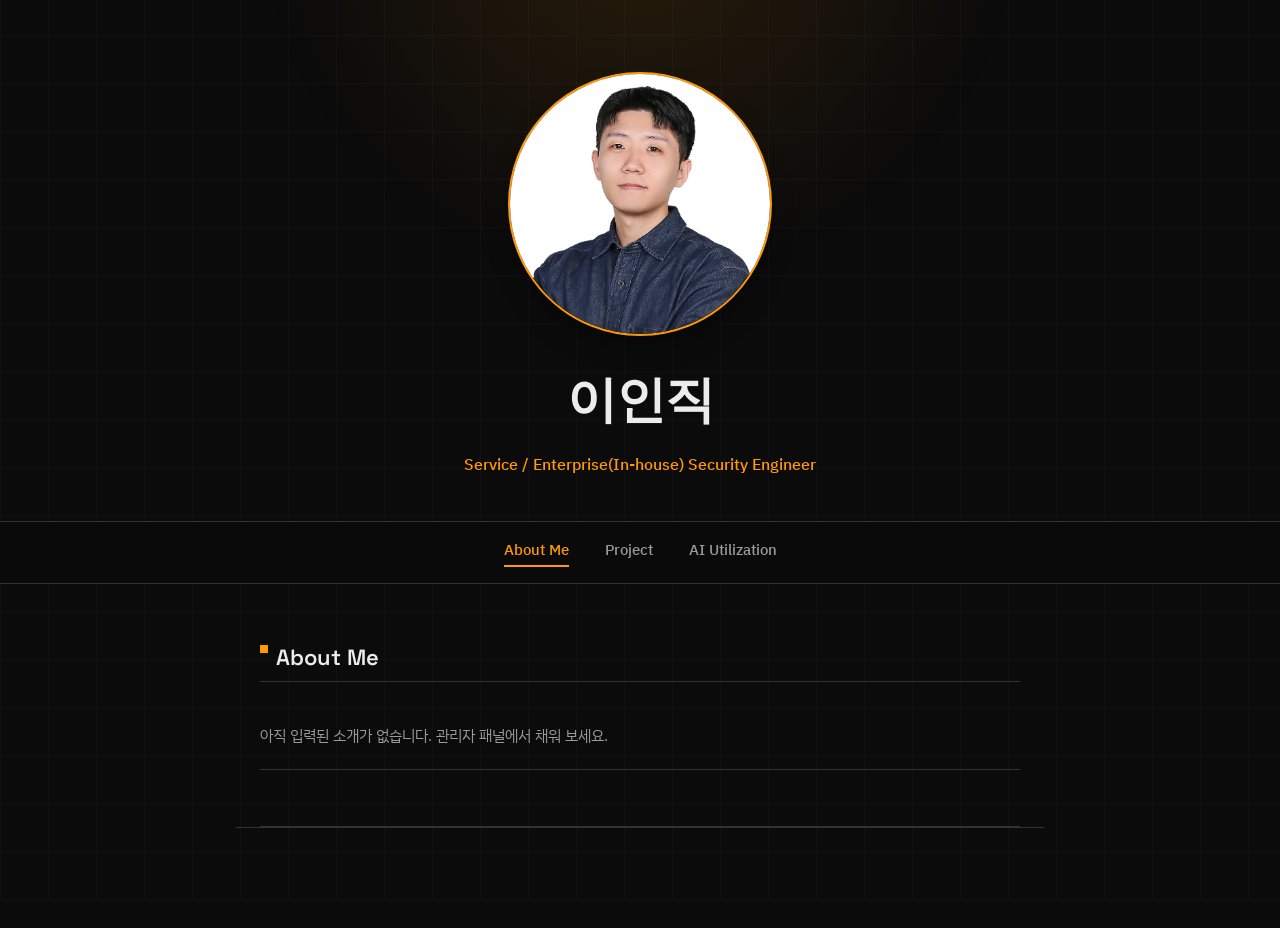
==== public/index.html @ b2ba7888 "feat: 관리자 링크 제거, 기본 접힘 상태, 프리미엄 디테일 추가 1. 보안: 푸터의 "관리자" 링크 제거 (/admin 자체는 그대로 존재,    URL 직접 접속만 가능 —" ====
<!doctype html>
<html lang="ko">
<head>
<meta charset="utf-8">
<meta name="viewport" content="width=device-width, initial-scale=1">
<title>이인직 — Security Engineer</title>
<meta name="description" content="Service / Enterprise(In-house) Security Engineer 이인직의 포트폴리오.">
<link rel="icon" href="data:,">
<link rel="preconnect" href="https://fonts.googleapis.com">
<link rel="preconnect" href="https://fonts.gstatic.com" crossorigin>
<link href="https://fonts.googleapis.com/css2?family=Space+Grotesk:wght@500;600;700&family=IBM+Plex+Sans+KR:wght@400;500;600&family=IBM+Plex+Mono:wght@400;500&display=swap" rel="stylesheet">
<link rel="stylesheet" href="assets/css/style.css">
</head>
<body>

<a class="skip-link" href="#main">본문으로 바로가기</a>

<header class="site-header" id="top">
  <div class="hero-photo">
    <img id="profile-photo" src="assets/img/profile/placeholder.svg" alt="이인직 프로필 사진">
  </div>
  <h1 class="hero-name" id="profile-name">이인직</h1>
  <p class="hero-role" id="profile-role">Service / Enterprise(In-house) Security Engineer</p>
  <p class="hero-headline" id="profile-headline"></p>
  <p class="hero-subhead" id="profile-subhead"></p>
</header>

<nav class="main-nav" aria-label="섹션 이동">
  <a href="#about" class="is-active">About Me</a>
  <a href="#project">Project</a>
  <a href="#ai-utilization">AI Utilization</a>
</nav>

<main id="main">

  <section class="block" id="about">
    <h2 class="block-title">About Me</h2>
    <dl class="spec-sheet" id="about-sheet">
      <!-- rendered by main.js -->
    </dl>
  </section>

  <section class="block is-hidden" id="project">
    <h2 class="block-title">Project</h2>
    <p class="block-lede">회사에서 맡아온 프로젝트를 기록합니다.</p>
    <ol class="changelog-list" id="changelog-list">
      <!-- rendered by main.js -->
    </ol>
  </section>

  <section class="block is-hidden" id="ai-utilization">
    <h2 class="block-title">AI Utilization</h2>
    <p class="block-lede">직접 만들어 쓰고 있는 AI 활용 도구들입니다.</p>
    <div class="skill-list" id="skill-list">
      <!-- rendered by main.js -->
    </div>
  </section>

</main>

<footer class="site-footer">
  <span id="footer-email-wrap"></span>
</footer>

<script src="assets/js/main.js"></script>
</body>
</html>
---- public/assets/css/style.css ----
/* ============================================================
   Token system — AWS-style dark console: black background, orange accent
   ============================================================ */
:root {
  --ink:        #0B0B0C;
  --panel:      #161616;
  --panel-2:    #1D1D1D;
  --line:       #333333;
  --text:       #ECECEC;
  --text-muted: #9A9A9A;
  --signal:     #FF9900;   /* AWS orange accent */
  --signal-dim: #CC7A00;
  --flag:       #FF9900;

  --font-display: "Space Grotesk", "Pretendard", sans-serif;
  --font-body:    "IBM Plex Sans KR", "Pretendard", sans-serif;
  --font-mono:    "IBM Plex Mono", ui-monospace, monospace;

  --max-w: 760px;
  --gutter: 24px;
}

* { box-sizing: border-box; }
html { scroll-behavior: smooth; }
@media (prefers-reduced-motion: reduce) {
  html { scroll-behavior: auto; }
  * { animation-duration: 0.01ms !important; animation-delay: 0.01ms !important; animation-iteration-count: 1 !important; transition-duration: 0.01ms !important; }
}

body {
  margin: 0;
  background: var(--ink);
  color: var(--text);
  font-family: var(--font-body);
  font-size: 16px;
  line-height: 1.6;
  -webkit-font-smoothing: antialiased;
}

/* ambient backdrop — faint network grid + signal glow, security-monitoring motif */
body::before {
  content: "";
  position: fixed;
  inset: 0;
  z-index: -1;
  pointer-events: none;
  background-image:
    radial-gradient(640px circle at 50% -10%, rgba(255, 153, 0, 0.12), transparent 60%),
    repeating-linear-gradient(0deg, rgba(255, 255, 255, 0.025) 0, rgba(255, 255, 255, 0.025) 1px, transparent 1px, transparent 48px),
    repeating-linear-gradient(90deg, rgba(255, 255, 255, 0.025) 0, rgba(255, 255, 255, 0.025) 1px, transparent 1px, transparent 48px);
}

h1, h2 { font-family: var(--font-display); margin: 0; }

a { color: inherit; }

.skip-link {
  position: absolute;
  left: -9999px;
  top: 0;
  background: var(--panel);
  color: var(--text);
  padding: 10px 16px;
  z-index: 100;
  border: 1px solid var(--line);
}
.skip-link:focus { left: var(--gutter); top: 12px; }

:focus-visible {
  outline: 2px solid var(--signal);
  outline-offset: 3px;
}

/* browser surfaces: theme what we didn't draw, not just what we did */
::selection { background: var(--signal); color: var(--ink); }
::-webkit-scrollbar { width: 12px; height: 12px; }
::-webkit-scrollbar-track { background: var(--ink); }
::-webkit-scrollbar-thumb { background: var(--line); border: 3px solid var(--ink); border-radius: 7px; }
::-webkit-scrollbar-thumb:hover { background: var(--signal-dim); }
* { scrollbar-color: var(--line) var(--ink); scrollbar-width: thin; }

/* ============================================================
   Site header — centered photo + name + one-line role
   ============================================================ */
.site-header {
  max-width: var(--max-w);
  margin: 0 auto;
  padding: 72px var(--gutter) 44px;
  text-align: center;
}
.hero-photo, .hero-name, .hero-role {
  animation: hero-intro 1.6s cubic-bezier(0.16, 1, 0.3, 1) both;
}
@keyframes hero-intro {
  0%   { opacity: 0; transform: scale(1.22); }
  12%  { opacity: 1; transform: scale(1.22); }
  68%  { opacity: 1; transform: scale(1.22); }
  100% { opacity: 1; transform: scale(1); }
}
.main-nav, #main {
  opacity: 0;
  animation: content-in 0.55s cubic-bezier(0.16, 1, 0.3, 1) 1.25s both;
}
@keyframes content-in {
  from { opacity: 0; transform: translateY(10px); }
  to   { opacity: 1; transform: translateY(0); }
}
.hero-photo img {
  width: 264px;
  height: 264px;
  border-radius: 50%;
  object-fit: cover;
  border: 2px solid var(--signal);
  display: block;
  margin: 0 auto 24px;
  background: var(--panel);
  box-shadow: 0 14px 28px -10px rgba(0, 0, 0, 0.55);
}
.hero-name {
  font-size: clamp(34px, 6vw, 50px);
  font-weight: 700;
  letter-spacing: -0.02em;
  margin-bottom: 12px;
}
.hero-role {
  margin: 0 auto;
  max-width: 44ch;
  font-size: 15.5px;
  font-weight: 500;
  line-height: 1.6;
  color: var(--signal);
}
.hero-headline, .hero-subhead { display: none; }

body:not(.is-about) .hero-photo { display: none; }

/* ============================================================
   Main nav — full-width bar under the header divider
   ============================================================ */
.main-nav {
  position: sticky;
  top: 0;
  z-index: 10;
  display: flex;
  justify-content: center;
  gap: 36px;
  padding: 16px var(--gutter);
  background: rgba(11, 11, 12, 0.92);
  backdrop-filter: blur(6px);
  border-top: 1px solid var(--line);
  border-bottom: 1px solid var(--line);
}
.main-nav a {
  text-decoration: none;
  font-size: 14.5px;
  font-weight: 500;
  color: var(--text-muted);
  border-bottom: 2px solid transparent;
  padding-bottom: 4px;
  transition: color 0.15s ease, border-color 0.15s ease;
}
.main-nav a:hover,
.main-nav a:focus-visible,
.main-nav a.is-active { color: var(--signal); border-color: var(--signal); }

@media (max-width: 420px) {
  .main-nav { gap: 16px; padding: 14px 12px; font-size: 12px; }
  .main-nav a { font-size: 12px; }
}

/* ============================================================
   Shared section rhythm
   ============================================================ */
main {
  max-width: calc(var(--max-w) + 2 * var(--gutter));
  margin: 0 auto;
  padding: 0 var(--gutter);
}

.block {
  padding: 56px 0;
  border-bottom: 1px solid var(--line);
}
.block:last-child { border-bottom: none; }
.block.is-hidden { display: none; }
.block {
  transform-origin: 50% 50%;
}
.block.is-folding-close {
  animation: fold-close 0.28s cubic-bezier(0.4, 0, 1, 1) both;
}
.block.is-folding-open {
  animation: fold-open 0.32s cubic-bezier(0.16, 1, 0.3, 1) both;
}
@keyframes fold-close {
  from { transform: scaleY(1); opacity: 1; }
  to   { transform: scaleY(0.02); opacity: 0; }
}
@keyframes fold-open {
  from { transform: scaleY(0.02); opacity: 0; }
  to   { transform: scaleY(1); opacity: 1; }
}

/* scroll/tab reveal — cards rise + fade in, staggered by --i (set in JS) */
.reveal {
  opacity: 0;
  transform: translateY(16px);
  transition: opacity 0.5s ease calc(var(--i, 0) * 70ms),
              transform 0.5s ease calc(var(--i, 0) * 70ms);
}
.reveal.in-view {
  opacity: 1;
  transform: translateY(0);
}

/* ============================================================
   Section titles
   ============================================================ */
.block-title {
  font-size: 22px;
  font-weight: 600;
  margin-bottom: 6px;
  position: relative;
  padding-left: 16px;
}
.block-title::before {
  content: "";
  position: absolute;
  left: 0;
  top: 5px;
  width: 8px;
  height: 8px;
  background: var(--signal);
}
.block-lede {
  margin: 0 0 32px;
  color: var(--text-muted);
  font-size: 14.5px;
  max-width: 52ch;
}

/* ============================================================
   About — spec sheet (config-style key:value)
   ============================================================ */
.spec-sheet {
  display: grid;
  grid-template-columns: 112px 1fr;
  row-gap: 14px;
  column-gap: 20px;
  margin: 0;
  border-top: 1px solid var(--line);
  padding-top: 20px;
}
.spec-sheet dt {
  font-family: var(--font-mono);
  font-size: 12.5px;
  color: var(--text-muted);
  letter-spacing: 0.02em;
  padding-top: 2px;
}
.spec-sheet dd {
  margin: 0;
  font-size: 15px;
}
.spec-sheet dd.empty {
  color: var(--text-muted);
  font-style: normal;
}
@media (max-width: 560px) {
  .spec-sheet { grid-template-columns: 92px 1fr; }
}

/* ============================================================
   Project (changelog)
   ============================================================ */
.changelog-list {
  list-style: none;
  margin: 0;
  padding: 0;
  border-top: 1px solid var(--line);
}
.changelog-entry {
  padding: 24px 0;
  border-bottom: 1px solid var(--line);
  transition: background 0.2s ease;
}
.changelog-entry:hover { background: rgba(255, 255, 255, 0.02); }
.changelog-head {
  display: flex;
  justify-content: space-between;
  align-items: flex-start;
  gap: 16px;
  cursor: pointer;
  background: none;
  border: none;
  width: 100%;
  text-align: left;
  padding: 0;
  color: inherit;
  font: inherit;
}
.changelog-toggle {
  font-size: 12.5px;
  font-weight: 500;
  color: var(--signal);
  white-space: nowrap;
  margin-top: 2px;
}
.changelog-body {
  margin-top: 0;
  max-height: 0;
  overflow: hidden;
  transition: max-height 0.3s ease, margin-top 0.3s ease;
}
.changelog-entry.open .changelog-body { margin-top: 12px; }
.changelog-meta {
  display: flex;
  align-items: baseline;
  gap: 10px;
  margin-bottom: 6px;
  flex-wrap: wrap;
}
.changelog-date {
  font-family: var(--font-mono);
  font-size: 13px;
  color: var(--signal);
}
.changelog-org {
  font-size: 13px;
  color: var(--text-muted);
}
.changelog-title {
  font-size: 17px;
  font-weight: 600;
  margin: 0 0 8px;
}
.changelog-summary {
  margin: 0 0 12px;
  color: var(--text);
  font-size: 15px;
  max-width: 62ch;
}
.changelog-tags { display: flex; flex-wrap: wrap; gap: 8px; margin-bottom: 12px; }
.tag {
  font-size: 12px;
  font-weight: 500;
  color: var(--text-muted);
  border: 1px solid var(--line);
  padding: 3px 9px;
  border-radius: 3px;
}
.changelog-images, .skill-images {
  display: grid;
  grid-template-columns: repeat(auto-fill, minmax(150px, 1fr));
  gap: 10px;
}
.changelog-images img, .skill-images img {
  width: 100%;
  aspect-ratio: 16/10;
  object-fit: cover;
  border: 1px solid var(--line);
  border-radius: 2px;
  display: block;
}
.changelog-empty, .skill-empty {
  padding: 22px 0;
  color: var(--text-muted);
  font-size: 14.5px;
  border-bottom: 1px solid var(--line);
}

/* ============================================================
   AI Utilization — flat panels, no shadow, varied internal structure
   ============================================================ */
.skill-list { display: flex; flex-direction: column; gap: 18px; }
.skill-panel {
  border: 1px solid var(--line);
  background: var(--panel);
  padding: 22px 24px 24px;
  transition: border-color 0.2s ease, background 0.2s ease;
}
.skill-panel:hover { border-color: var(--signal-dim); background: var(--panel-2); }
.skill-head {
  display: flex;
  justify-content: space-between;
  align-items: flex-start;
  gap: 16px;
  cursor: pointer;
  background: none;
  border: none;
  width: 100%;
  text-align: left;
  padding: 0;
  color: inherit;
  font: inherit;
}
.skill-title {
  font-size: 17px;
  font-weight: 600;
  margin: 0 0 6px;
  position: relative;
  padding-left: 14px;
}
.skill-title::before {
  content: "";
  position: absolute;
  left: 0;
  top: 5px;
  width: 7px;
  height: 7px;
  background: var(--signal);
}
.skill-summary { margin: 0; color: var(--text-muted); font-size: 14.5px; max-width: 58ch; }
.skill-toggle {
  font-size: 12.5px;
  font-weight: 500;
  color: var(--signal);
  white-space: nowrap;
  margin-top: 2px;
}
.skill-tags { display: flex; flex-wrap: wrap; gap: 8px; margin: 14px 0 0; }

.skill-body {
  margin-top: 0;
  max-height: 0;
  overflow: hidden;
  transition: max-height 0.3s ease, margin-top 0.3s ease;
}
.skill-panel.open .skill-body { margin-top: 18px; }

.skill-modules {
  list-style: none;
  margin: 0 0 16px;
  padding: 0;
  font-family: var(--font-mono);
  font-size: 13px;
  color: var(--text-muted);
  display: grid;
  gap: 6px;
}
.skill-modules li { padding-left: 16px; position: relative; }
.skill-modules li::before {
  content: "";
  position: absolute;
  left: 0;
  top: 8px;
  width: 7px;
  height: 1px;
  background: var(--signal-dim);
}
.skill-description { font-size: 14.5px; margin: 0 0 16px; max-width: 62ch; }

/* ============================================================
   Footer
   ============================================================ */
.site-footer {
  max-width: calc(var(--max-w) + 2 * var(--gutter));
  margin: 0 auto;
  padding: 40px var(--gutter) 60px;
  display: flex;
  justify-content: space-between;
  align-items: center;
  font-size: 13px;
  color: var(--text-muted);
  border-top: 1px solid var(--line);
}
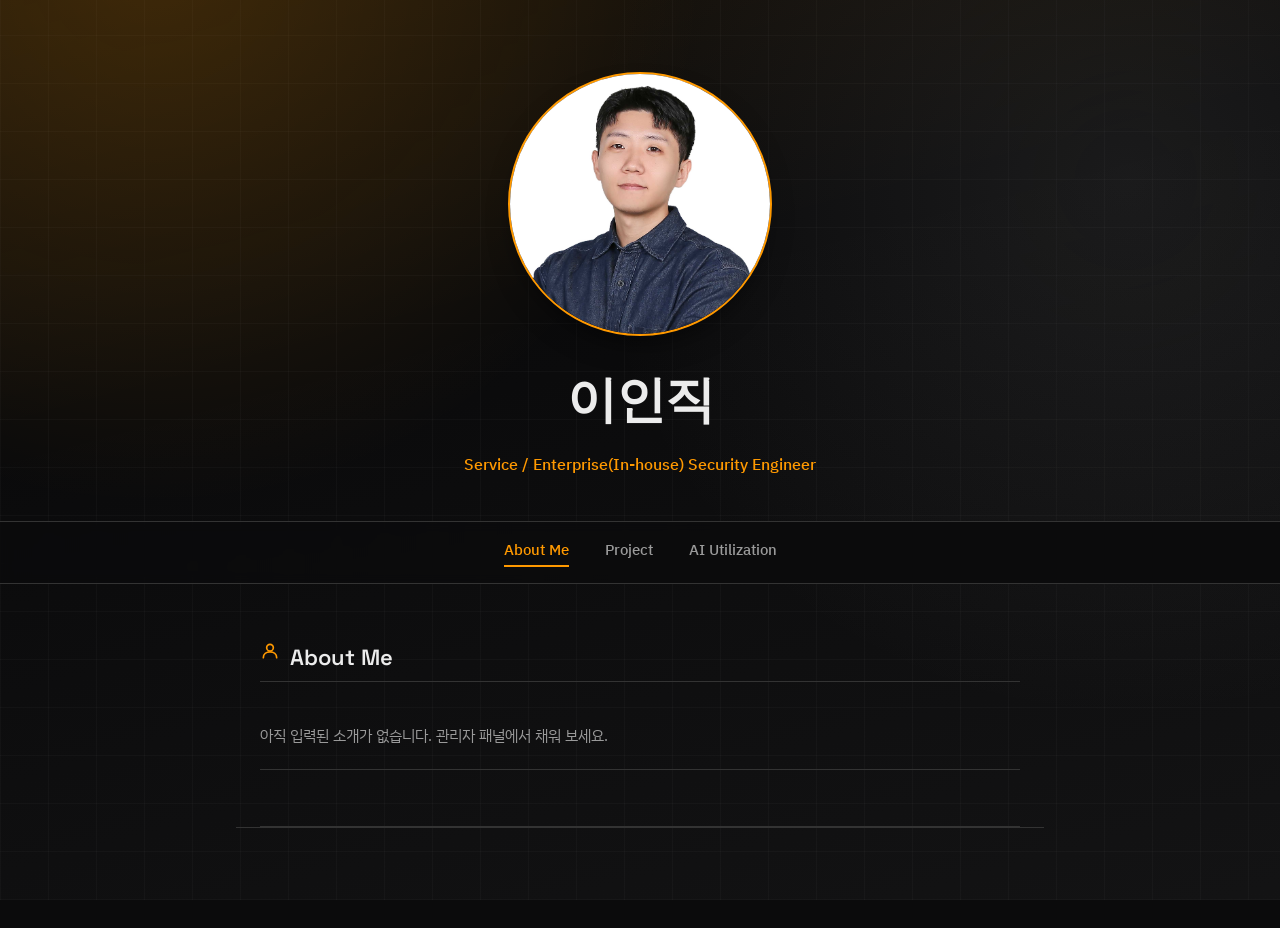
==== commit cf2b562b: "feat: 섹션별 콘텐츠 구조, 라이트박스, 의미있는 아이콘, 배경 강화 1. 아이콘: About Me/Project/AI Utilization 섹션 제목과 AI 도구 제목의   " ====
--- a/public/index.html
+++ b/public/index.html
@@ -62,6 +62,11 @@
   <span id="footer-email-wrap"></span>
 </footer>
 
+<div class="lightbox" id="lightbox" aria-hidden="true">
+  <button class="lightbox-close" type="button" aria-label="닫기">×</button>
+  <img id="lightbox-img" src="" alt="">
+</div>
+
 <script src="assets/js/main.js"></script>
 </body>
 </html>
--- a/public/assets/css/style.css
+++ b/public/assets/css/style.css
@@ -45,7 +45,9 @@
   z-index: -1;
   pointer-events: none;
   background-image:
-    radial-gradient(640px circle at 50% -10%, rgba(255, 153, 0, 0.12), transparent 60%),
+    radial-gradient(1000px circle at 12% -5%, rgba(255, 153, 0, 0.16), transparent 55%),
+    radial-gradient(900px circle at 88% 20%, rgba(170, 170, 170, 0.10), transparent 60%),
+    linear-gradient(165deg, rgba(255, 153, 0, 0.07) 0%, transparent 35%, rgba(180, 180, 180, 0.05) 100%),
     repeating-linear-gradient(0deg, rgba(255, 255, 255, 0.025) 0, rgba(255, 255, 255, 0.025) 1px, transparent 1px, transparent 48px),
     repeating-linear-gradient(90deg, rgba(255, 255, 255, 0.025) 0, rgba(255, 255, 255, 0.025) 1px, transparent 1px, transparent 48px);
 }
@@ -221,16 +223,27 @@
   font-weight: 600;
   margin-bottom: 6px;
   position: relative;
-  padding-left: 16px;
+  padding-left: 30px;
 }
 .block-title::before {
   content: "";
   position: absolute;
   left: 0;
-  top: 5px;
-  width: 8px;
-  height: 8px;
-  background: var(--signal);
+  top: 1px;
+  width: 20px;
+  height: 20px;
+  background-repeat: no-repeat;
+  background-size: contain;
+}
+/* section icons — meaningful per tab, not a plain dot */
+#about .block-title::before {
+  background-image: url("data:image/svg+xml,%3Csvg xmlns='http://www.w3.org/2000/svg' viewBox='0 0 24 24' fill='none' stroke='%23FF9900' stroke-width='2' stroke-linecap='round' stroke-linejoin='round'%3E%3Ccircle cx='12' cy='8' r='4'/%3E%3Cpath d='M4 20c0-4.4 3.6-7 8-7s8 2.6 8 7'/%3E%3C/svg%3E");
+}
+#project .block-title::before {
+  background-image: url("data:image/svg+xml,%3Csvg xmlns='http://www.w3.org/2000/svg' viewBox='0 0 24 24' fill='none' stroke='%23FF9900' stroke-width='2' stroke-linecap='round' stroke-linejoin='round'%3E%3Cpath d='M3 7a2 2 0 0 1 2-2h4l2 2h8a2 2 0 0 1 2 2v8a2 2 0 0 1-2 2H5a2 2 0 0 1-2-2V7z'/%3E%3C/svg%3E");
+}
+#ai-utilization .block-title::before {
+  background-image: url("data:image/svg+xml,%3Csvg xmlns='http://www.w3.org/2000/svg' viewBox='0 0 24 24' fill='none' stroke='%23FF9900' stroke-width='2' stroke-linecap='round' stroke-linejoin='round'%3E%3Crect x='7' y='7' width='10' height='10' rx='1'/%3E%3Cpath d='M12 2v3M12 19v3M2 12h3M19 12h3M5 5l2 2M17 17l2 2M19 5l-2 2M7 17l-2 2'/%3E%3C/svg%3E");
 }
 .block-lede {
   margin: 0 0 32px;
@@ -361,13 +374,64 @@
   border: 1px solid var(--line);
   border-radius: 2px;
   display: block;
-}
+  cursor: zoom-in;
+  transition: border-color 0.15s ease;
+}
+.changelog-images img:hover, .skill-images img:hover { border-color: var(--signal); }
 .changelog-empty, .skill-empty {
   padding: 22px 0;
   color: var(--text-muted);
   font-size: 14.5px;
   border-bottom: 1px solid var(--line);
 }
+.content-section-title {
+  font-family: var(--font-mono);
+  font-size: 12.5px;
+  color: var(--signal);
+  margin: 18px 0 10px;
+  padding-top: 16px;
+  border-top: 1px dashed var(--line);
+}
+.content-section-title:first-of-type {
+  margin-top: 0;
+  padding-top: 0;
+  border-top: none;
+}
+
+/* ============================================================
+   Lightbox — click any gallery image to see it full size
+   ============================================================ */
+.lightbox {
+  position: fixed;
+  inset: 0;
+  z-index: 50;
+  display: none;
+  align-items: center;
+  justify-content: center;
+  padding: 48px;
+  background: rgba(0, 0, 0, 0.88);
+}
+.lightbox.is-open { display: flex; }
+.lightbox img {
+  max-width: 100%;
+  max-height: 100%;
+  object-fit: contain;
+  border: 1px solid var(--line);
+}
+.lightbox-close {
+  position: absolute;
+  top: 20px;
+  right: 24px;
+  width: 40px;
+  height: 40px;
+  border: 1px solid var(--line);
+  background: var(--panel);
+  color: var(--text);
+  font-size: 22px;
+  line-height: 1;
+  cursor: pointer;
+}
+.lightbox-close:hover, .lightbox-close:focus-visible { border-color: var(--signal); color: var(--signal); }
 
 /* ============================================================
    AI Utilization — flat panels, no shadow, varied internal structure
@@ -399,16 +463,18 @@
   font-weight: 600;
   margin: 0 0 6px;
   position: relative;
-  padding-left: 14px;
+  padding-left: 20px;
 }
 .skill-title::before {
   content: "";
   position: absolute;
   left: 0;
-  top: 5px;
-  width: 7px;
-  height: 7px;
-  background: var(--signal);
+  top: 2px;
+  width: 14px;
+  height: 14px;
+  background-repeat: no-repeat;
+  background-size: contain;
+  background-image: url("data:image/svg+xml,%3Csvg xmlns='http://www.w3.org/2000/svg' viewBox='0 0 24 24' fill='%23FF9900'%3E%3Cpath d='M12 2l1.8 6.2L20 10l-6.2 1.8L12 18l-1.8-6.2L4 10l6.2-1.8z'/%3E%3C/svg%3E");
 }
 .skill-summary { margin: 0; color: var(--text-muted); font-size: 14.5px; max-width: 58ch; }
 .skill-toggle {
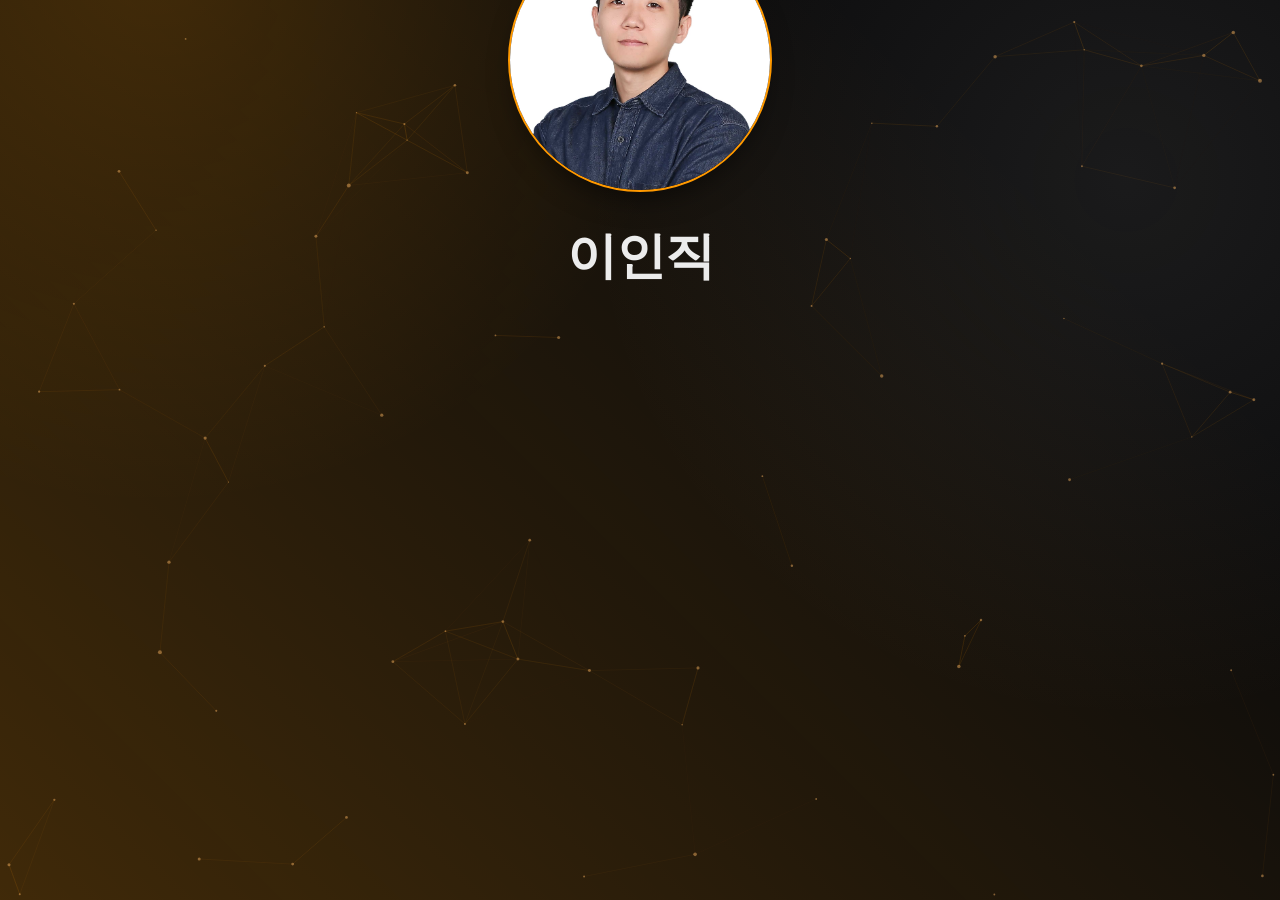
==== commit ebda4840: "feat: 네브바 프레임 제거, 배경을 움직이는 네트워크 노드 패턴으로 교체 - 네브바는 평소 완전 투명(구분선 없음), 상단에 고정될 때만 글래스 배경 - 단순 사각 그리드 대신" ====
--- a/public/index.html
+++ b/public/index.html
@@ -12,6 +12,7 @@
 <link rel="stylesheet" href="assets/css/style.css">
 </head>
 <body>
+<canvas id="bg-net" aria-hidden="true"></canvas>
 
 <a class="skip-link" href="#main">본문으로 바로가기</a>
 
--- a/public/assets/css/style.css
+++ b/public/assets/css/style.css
@@ -47,9 +47,16 @@
   background-image:
     radial-gradient(1000px circle at 12% -5%, rgba(255, 153, 0, 0.16), transparent 55%),
     radial-gradient(900px circle at 88% 20%, rgba(170, 170, 170, 0.10), transparent 60%),
-    linear-gradient(165deg, rgba(255, 153, 0, 0.07) 0%, transparent 35%, rgba(180, 180, 180, 0.05) 100%),
-    repeating-linear-gradient(0deg, rgba(255, 255, 255, 0.025) 0, rgba(255, 255, 255, 0.025) 1px, transparent 1px, transparent 48px),
-    repeating-linear-gradient(90deg, rgba(255, 255, 255, 0.025) 0, rgba(255, 255, 255, 0.025) 1px, transparent 1px, transparent 48px);
+    linear-gradient(45deg, rgba(255, 153, 0, 0.22) 0%, rgba(255, 153, 0, 0.09) 45%, transparent 80%);
+}
+/* drifting node network (drawn by initBackground in main.js) */
+#bg-net {
+  position: fixed;
+  inset: 0;
+  width: 100%;
+  height: 100%;
+  z-index: -1;
+  pointer-events: none;
 }
 
 h1, h2 { font-family: var(--font-display); margin: 0; }
@@ -90,18 +97,45 @@
   padding: 72px var(--gutter) 44px;
   text-align: center;
 }
-.hero-photo, .hero-name, .hero-role {
-  animation: hero-intro 1.6s cubic-bezier(0.16, 1, 0.3, 1) both;
-}
-@keyframes hero-intro {
-  0%   { opacity: 0; transform: scale(1.22); }
-  12%  { opacity: 1; transform: scale(1.22); }
-  68%  { opacity: 1; transform: scale(1.22); }
-  100% { opacity: 1; transform: scale(1); }
-}
-.main-nav, #main {
+/* Netflix-style intro: JS (initIntro in main.js) measures the header's
+   resting position, then floats photo+name (as a group, so their natural
+   spacing is kept) centered on the viewport before gliding back into place;
+   everything else stays hidden until they land. */
+body.intro-playing .site-header {
+  position: fixed;
+  left: 50%;
+  top: 50%;
+  margin: 0;
+  z-index: 60;
+  transform: translate(-50%, -50%) scale(1.15);
+}
+body.intro-playing.intro-glide .site-header {
+  transform: translate(-50%, -50%) translate(var(--intro-dx, 0), var(--intro-dy, 0)) scale(1);
+  transition: transform 1.1s cubic-bezier(0.65, 0, 0.35, 1);
+}
+body.intro-playing .hero-photo img {
+  border-color: transparent;
+}
+body.intro-playing.intro-glide .hero-photo img {
+  border-color: var(--signal);
+  transition: border-color 0.4s ease;
+}
+body.intro-playing .hero-role {
+  visibility: hidden;
+}
+body.intro-playing .main-nav,
+body.intro-playing #main,
+body.intro-playing .site-footer {
   opacity: 0;
-  animation: content-in 0.55s cubic-bezier(0.16, 1, 0.3, 1) 1.25s both;
+}
+body.intro-playing .site-footer {
+  border-top-color: transparent;
+}
+body.intro-done .hero-role,
+body.intro-done .main-nav,
+body.intro-done #main,
+body.intro-done .site-footer {
+  animation: content-in 0.6s cubic-bezier(0.16, 1, 0.3, 1) both;
 }
 @keyframes content-in {
   from { opacity: 0; transform: translateY(10px); }
@@ -147,10 +181,15 @@
   justify-content: center;
   gap: 36px;
   padding: 16px var(--gutter);
-  background: rgba(11, 11, 12, 0.92);
-  backdrop-filter: blur(6px);
-  border-top: 1px solid var(--line);
-  border-bottom: 1px solid var(--line);
+  background: transparent;
+  border-bottom: 1px solid transparent;
+  transition: background 0.25s ease, border-color 0.25s ease;
+}
+/* glass only once stuck to the top, so content scrolling underneath stays legible */
+.main-nav.is-stuck {
+  background: rgba(11, 11, 12, 0.72);
+  backdrop-filter: blur(10px);
+  border-bottom-color: var(--line);
 }
 .main-nav a {
   text-decoration: none;
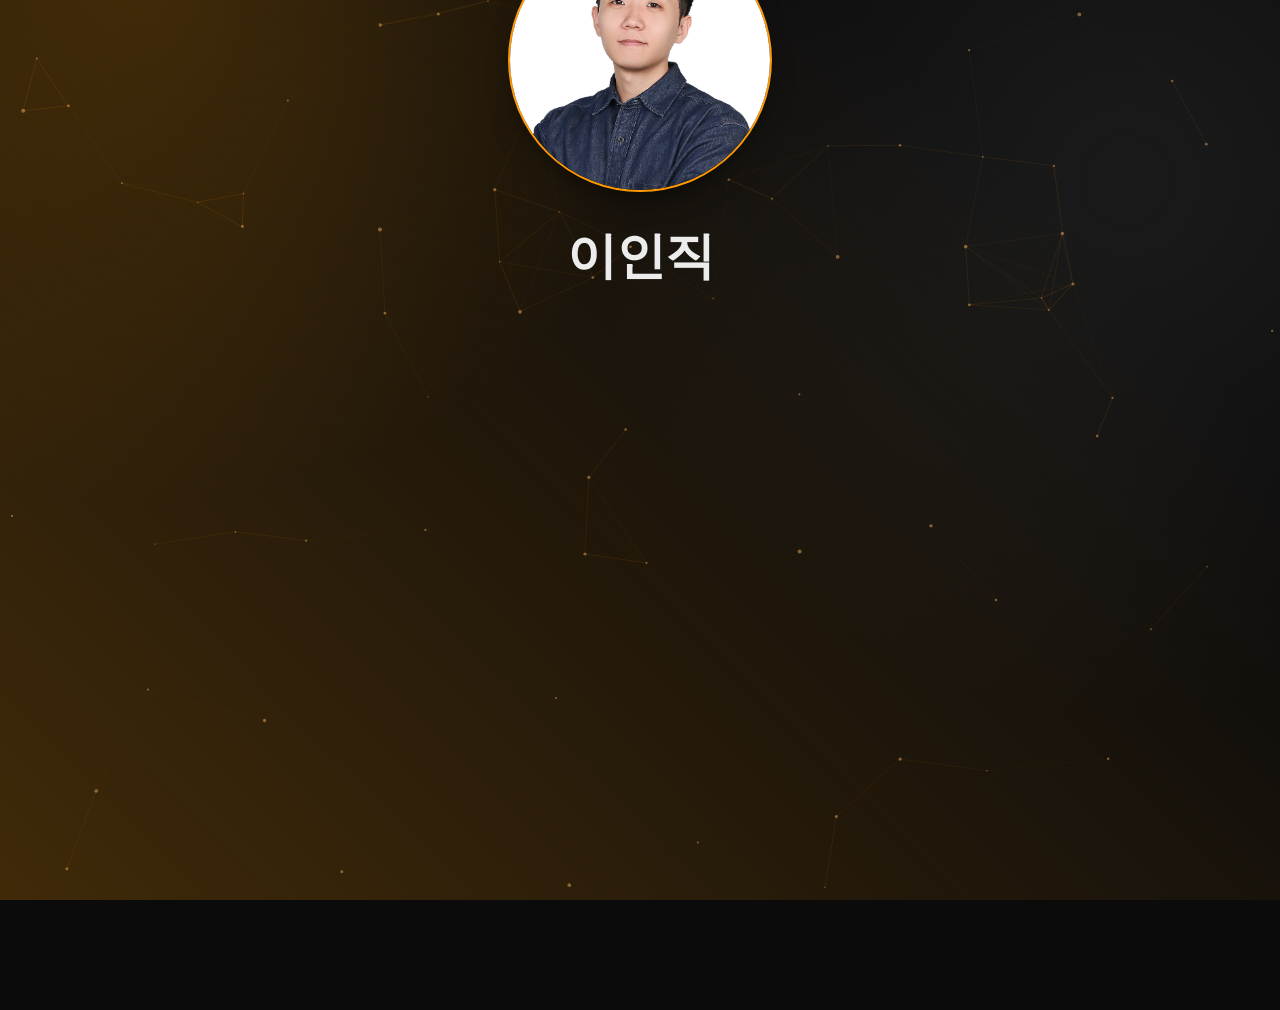
==== commit ffa4e8a7: "fix: 빈 줄마다 간격 적용, Project/AI Utilization 부제 제거 Co-Authored-By: Claude Sonnet 5.5 <noreply@anthropic." ====
--- a/public/index.html
+++ b/public/index.html
@@ -43,7 +43,6 @@
 
   <section class="block is-hidden" id="project">
     <h2 class="block-title">Project</h2>
-    <p class="block-lede">회사에서 맡아온 프로젝트를 기록합니다.</p>
     <ol class="changelog-list" id="changelog-list">
       <!-- rendered by main.js -->
     </ol>
@@ -51,7 +50,6 @@
 
   <section class="block is-hidden" id="ai-utilization">
     <h2 class="block-title">AI Utilization</h2>
-    <p class="block-lede">직접 만들어 쓰고 있는 AI 활용 도구들입니다.</p>
     <div class="skill-list" id="skill-list">
       <!-- rendered by main.js -->
     </div>
--- a/public/assets/css/style.css
+++ b/public/assets/css/style.css
@@ -268,7 +268,8 @@
   content: "";
   position: absolute;
   left: 0;
-  top: 1px;
+  top: 50%;
+  transform: translateY(-50%);
   width: 20px;
   height: 20px;
   background-repeat: no-repeat;
@@ -317,6 +318,157 @@
 .spec-sheet dd.empty {
   color: var(--text-muted);
   font-style: normal;
+}
+/* education / career — timeline rows inside a spec-sheet value cell */
+.spec-divider {
+  grid-column: 1 / -1;
+  height: 1px;
+  margin: 6px 0;
+  background: rgba(255, 255, 255, 0.09);
+}
+.spec-list {
+  list-style: none;
+  margin: 0;
+  padding: 0 0 0 18px;
+  position: relative;
+  display: flex;
+  flex-direction: column;
+  gap: 16px;
+}
+/* time axis: dim at the oldest entry, orange at the newest, arrowhead = direction */
+.spec-list::before {
+  content: "";
+  position: absolute;
+  left: 0;
+  top: 6px;
+  bottom: -2px;
+  width: 2px;
+  background: linear-gradient(to bottom, rgba(255, 255, 255, 0.16), var(--signal));
+}
+.spec-list::after {
+  content: "";
+  position: absolute;
+  left: -4px;
+  bottom: -9px;
+  border-left: 5px solid transparent;
+  border-right: 5px solid transparent;
+  border-top: 8px solid var(--signal);
+}
+.spec-list > li { position: relative; }
+.spec-list > li::before {
+  content: "";
+  position: absolute;
+  left: -20px;
+  top: 6px;
+  width: 6px;
+  height: 6px;
+  border-radius: 50%;
+  background: var(--signal);
+}
+.spec-period {
+  display: block;
+  font-family: var(--font-mono);
+  font-size: 12.5px;
+  color: var(--text-muted);
+}
+.spec-item-title { display: block; font-weight: 600; }
+.spec-item-title .spec-sub {
+  font-weight: 500;
+  color: var(--signal);
+  font-size: 13px;
+  margin-left: 8px;
+}
+.spec-meta {
+  display: block;
+  font-size: 13.5px;
+  color: var(--text-muted);
+}
+.spec-item-title .spec-dept {
+  font-weight: 500;
+  color: var(--text);
+  margin-left: 8px;
+}
+.spec-tenure {
+  display: block;
+  margin-top: 6px;
+  font-family: var(--font-body);
+  font-size: 15px;
+  font-weight: 600;
+  color: var(--signal);
+}
+.spec-tenure-sub {
+  display: block;
+  font-size: 11.5px;
+  color: var(--text-muted);
+}
+.spec-row {
+  display: flex;
+  justify-content: space-between;
+  align-items: flex-start;
+  gap: 12px;
+}
+.spec-toggle {
+  flex: none;
+  display: inline-flex;
+  align-items: center;
+  gap: 8px;
+  font: inherit;
+  font-size: 12.5px;
+  color: var(--text-muted);
+  background: transparent;
+  border: 1px solid var(--line);
+  border-radius: 2px;
+  padding: 4px 10px;
+  cursor: pointer;
+  transition: color 0.15s ease, border-color 0.15s ease;
+}
+.spec-toggle:hover,
+.spec-toggle[aria-expanded="true"] { color: var(--signal); border-color: var(--signal-dim); }
+.spec-toggle-chev {
+  width: 6px;
+  height: 6px;
+  border-right: 1.5px solid currentColor;
+  border-bottom: 1.5px solid currentColor;
+  transform: translateY(-2px) rotate(45deg);
+  transition: transform 0.2s ease;
+}
+.spec-toggle[aria-expanded="true"] .spec-toggle-chev { transform: translateY(1px) rotate(-135deg); }
+
+/* collapsible detail: animate grid row 0fr → 1fr so no height measuring is needed */
+.spec-detail {
+  display: grid;
+  grid-template-rows: 0fr;
+  visibility: hidden;
+  transition: grid-template-rows 0.3s ease, visibility 0s linear 0.3s;
+}
+.spec-detail.open {
+  grid-template-rows: 1fr;
+  visibility: visible;
+  transition: grid-template-rows 0.3s ease, visibility 0s;
+}
+.spec-detail-clip { overflow: hidden; min-height: 0; }
+.spec-detail-body {
+  margin-top: 12px;
+  padding: 14px 16px;
+  border: 1px solid var(--line);
+  background: rgba(255, 255, 255, 0.025);
+  font-size: 14px;
+  line-height: 1.75;
+}
+.rich > * + * { margin-top: 10px; }
+/* keep the author's spaces and indentation instead of collapsing them to one */
+.rich p, .rich li { white-space: pre-wrap; tab-size: 4; }
+.rich > .rich-gap { margin-top: 0; height: 1em; }
+.rich > .rich-gap + * { margin-top: 0; }
+.rich p { margin: 0; }
+.rich strong { font-weight: 700; color: #fff; }
+.rich .rich-h1 { font-size: 17px; font-weight: 600; margin: 0; }
+.rich .rich-h2 { font-size: 14.5px; font-weight: 600; color: var(--signal); margin: 0; }
+.rich ul { margin: 0; padding-left: 18px; list-style: disc; }
+.rich li::marker { color: var(--signal); }
+.rich li + li { margin-top: 4px; }
+@media (max-width: 560px) {
+  .spec-row { flex-wrap: wrap; }
 }
 @media (max-width: 560px) {
   .spec-sheet { grid-template-columns: 92px 1fr; }
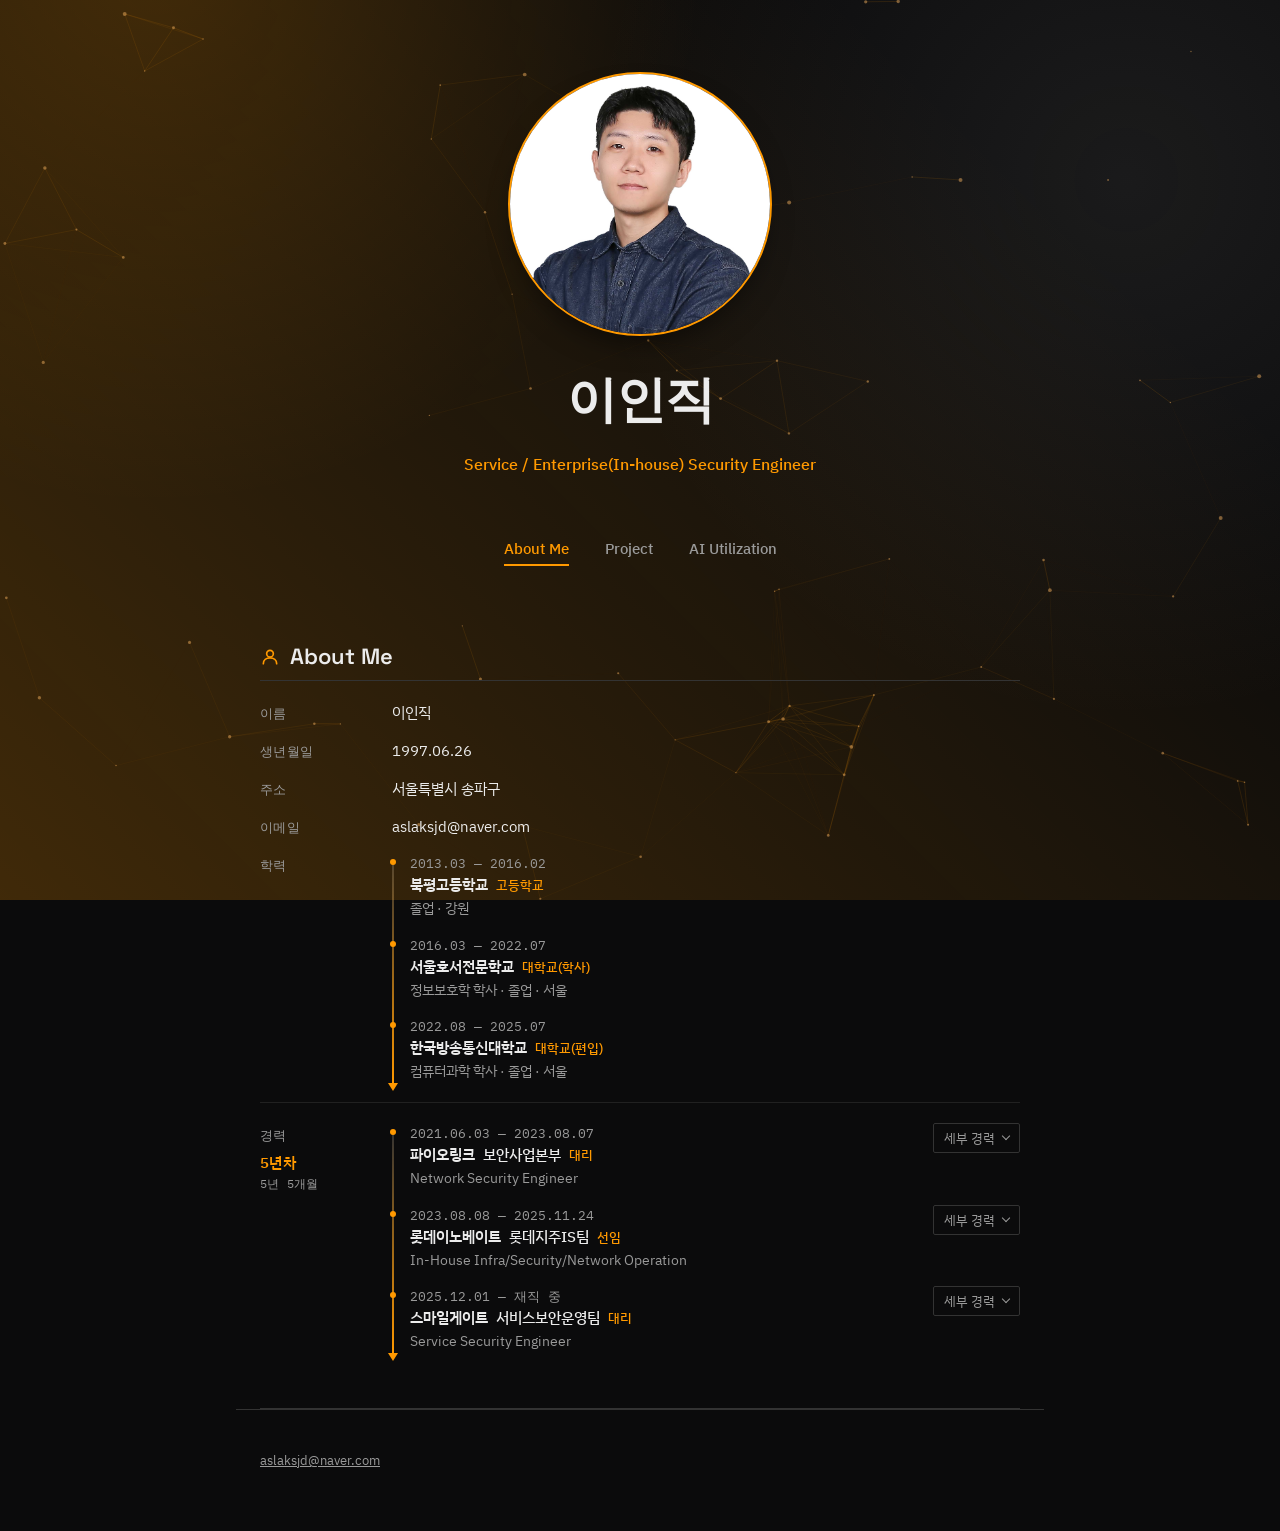
==== commit cdbcad57: "feat: 이미지 확대 화면에서 방향키/좌우 버튼으로 이전·다음 이미지 이동 Co-Authored-By: Claude Sonnet 5.5 <noreply@anthropic.com>" ====
--- a/public/index.html
+++ b/public/index.html
@@ -63,7 +63,9 @@
 
 <div class="lightbox" id="lightbox" aria-hidden="true">
   <button class="lightbox-close" type="button" aria-label="닫기">×</button>
+  <button class="lightbox-nav lightbox-prev" type="button" aria-label="이전 이미지">‹</button>
   <img id="lightbox-img" src="" alt="">
+  <button class="lightbox-nav lightbox-next" type="button" aria-label="다음 이미지">›</button>
 </div>
 
 <script src="assets/js/main.js"></script>
--- a/public/assets/css/style.css
+++ b/public/assets/css/style.css
@@ -623,6 +623,23 @@
   cursor: pointer;
 }
 .lightbox-close:hover, .lightbox-close:focus-visible { border-color: var(--signal); color: var(--signal); }
+.lightbox-nav {
+  position: absolute;
+  top: 50%;
+  transform: translateY(-50%);
+  width: 44px;
+  height: 72px;
+  border: 1px solid var(--line);
+  background: var(--panel);
+  color: var(--text);
+  font-size: 30px;
+  line-height: 1;
+  cursor: pointer;
+}
+.lightbox-prev { left: 24px; }
+.lightbox-next { right: 24px; }
+.lightbox-nav:hover, .lightbox-nav:focus-visible { border-color: var(--signal); color: var(--signal); }
+.lightbox-nav[hidden] { display: none; }
 
 /* ============================================================
    AI Utilization — flat panels, no shadow, varied internal structure
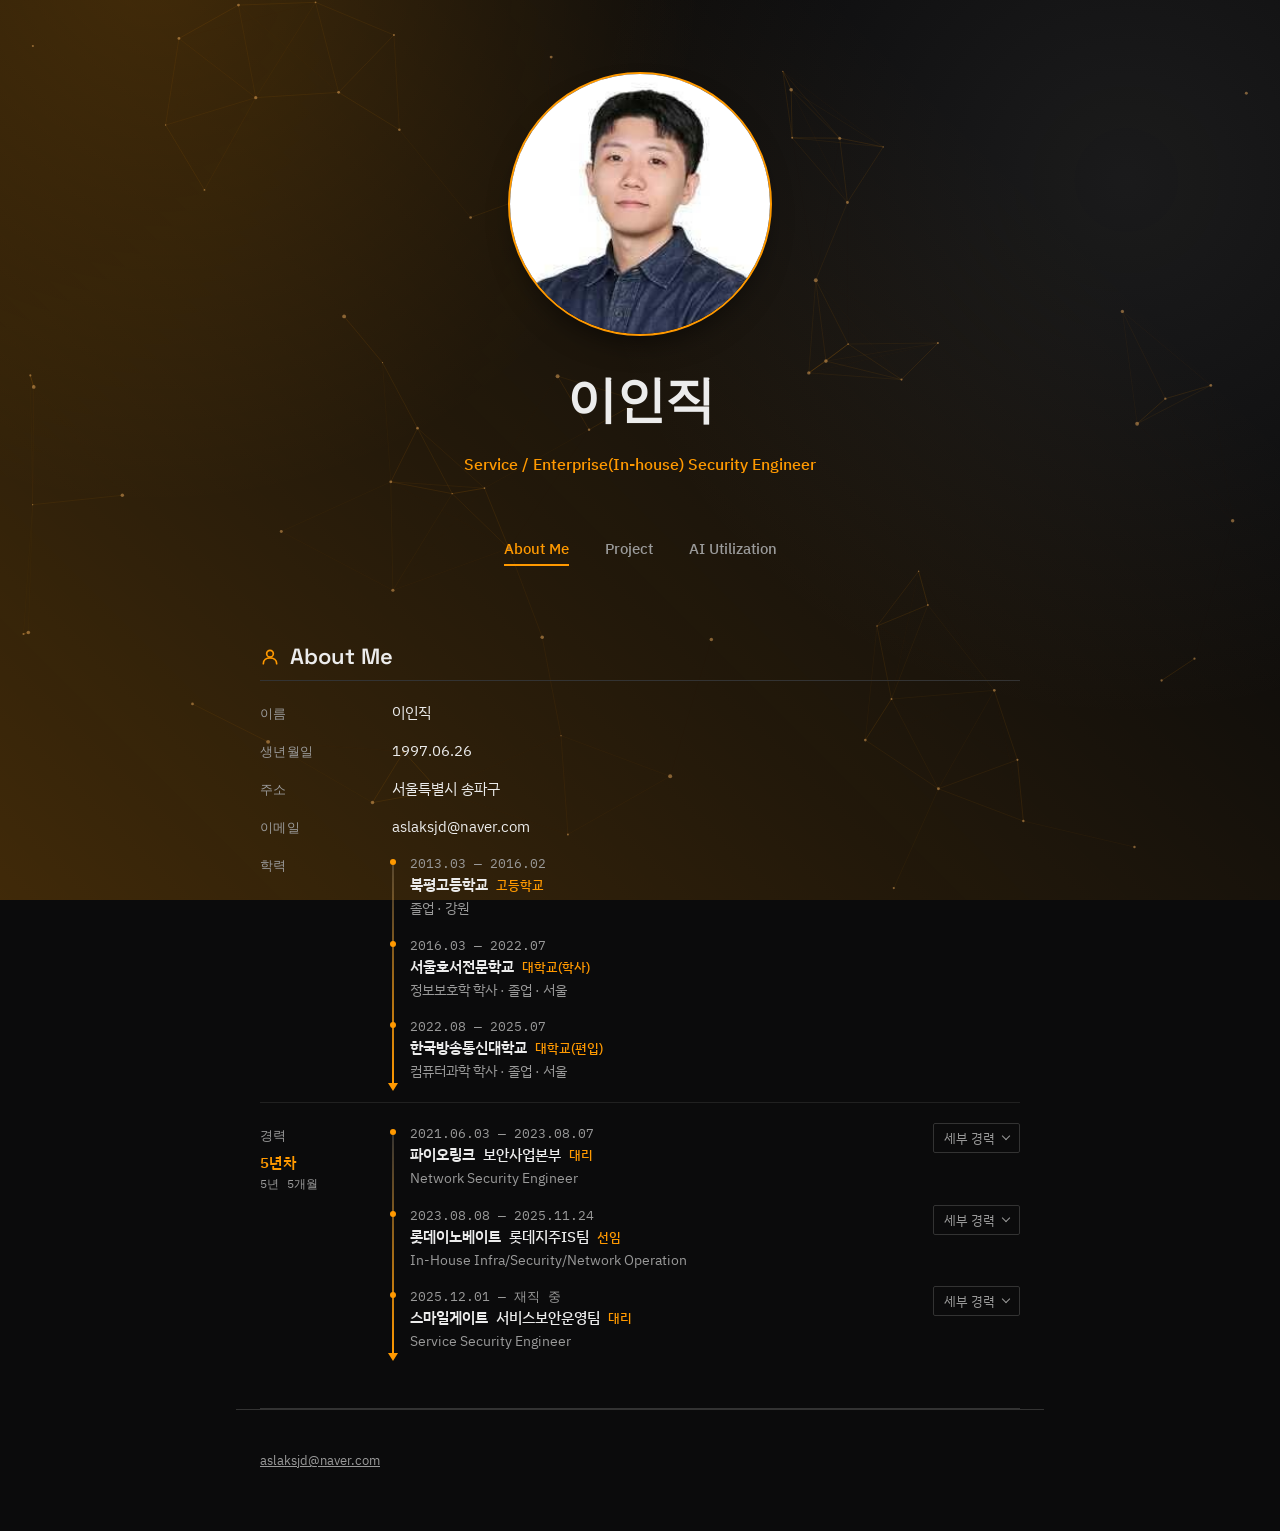
==== commit 8128ea3f: "fix: 이미지 이동 버튼 간격 확대, CSS/JS 캐시 갱신용 버전 쿼리 추가 Co-Authored-By: Claude Sonnet 5.5 <noreply@anthropic.co" ====
--- a/public/index.html
+++ b/public/index.html
@@ -9,7 +9,7 @@
 <link rel="preconnect" href="https://fonts.googleapis.com">
 <link rel="preconnect" href="https://fonts.gstatic.com" crossorigin>
 <link href="https://fonts.googleapis.com/css2?family=Space+Grotesk:wght@500;600;700&family=IBM+Plex+Sans+KR:wght@400;500;600&family=IBM+Plex+Mono:wght@400;500&display=swap" rel="stylesheet">
-<link rel="stylesheet" href="assets/css/style.css">
+<link rel="stylesheet" href="assets/css/style.css?v=20261125b">
 </head>
 <body>
 <canvas id="bg-net" aria-hidden="true"></canvas>
@@ -68,6 +68,6 @@
   <button class="lightbox-nav lightbox-next" type="button" aria-label="다음 이미지">›</button>
 </div>
 
-<script src="assets/js/main.js"></script>
+<script src="assets/js/main.js?v=20261125b"></script>
 </body>
 </html>
--- a/public/assets/css/style.css
+++ b/public/assets/css/style.css
@@ -599,7 +599,7 @@
   display: none;
   align-items: center;
   justify-content: center;
-  padding: 48px;
+  padding: 48px 110px;
   background: rgba(0, 0, 0, 0.88);
 }
 .lightbox.is-open { display: flex; }
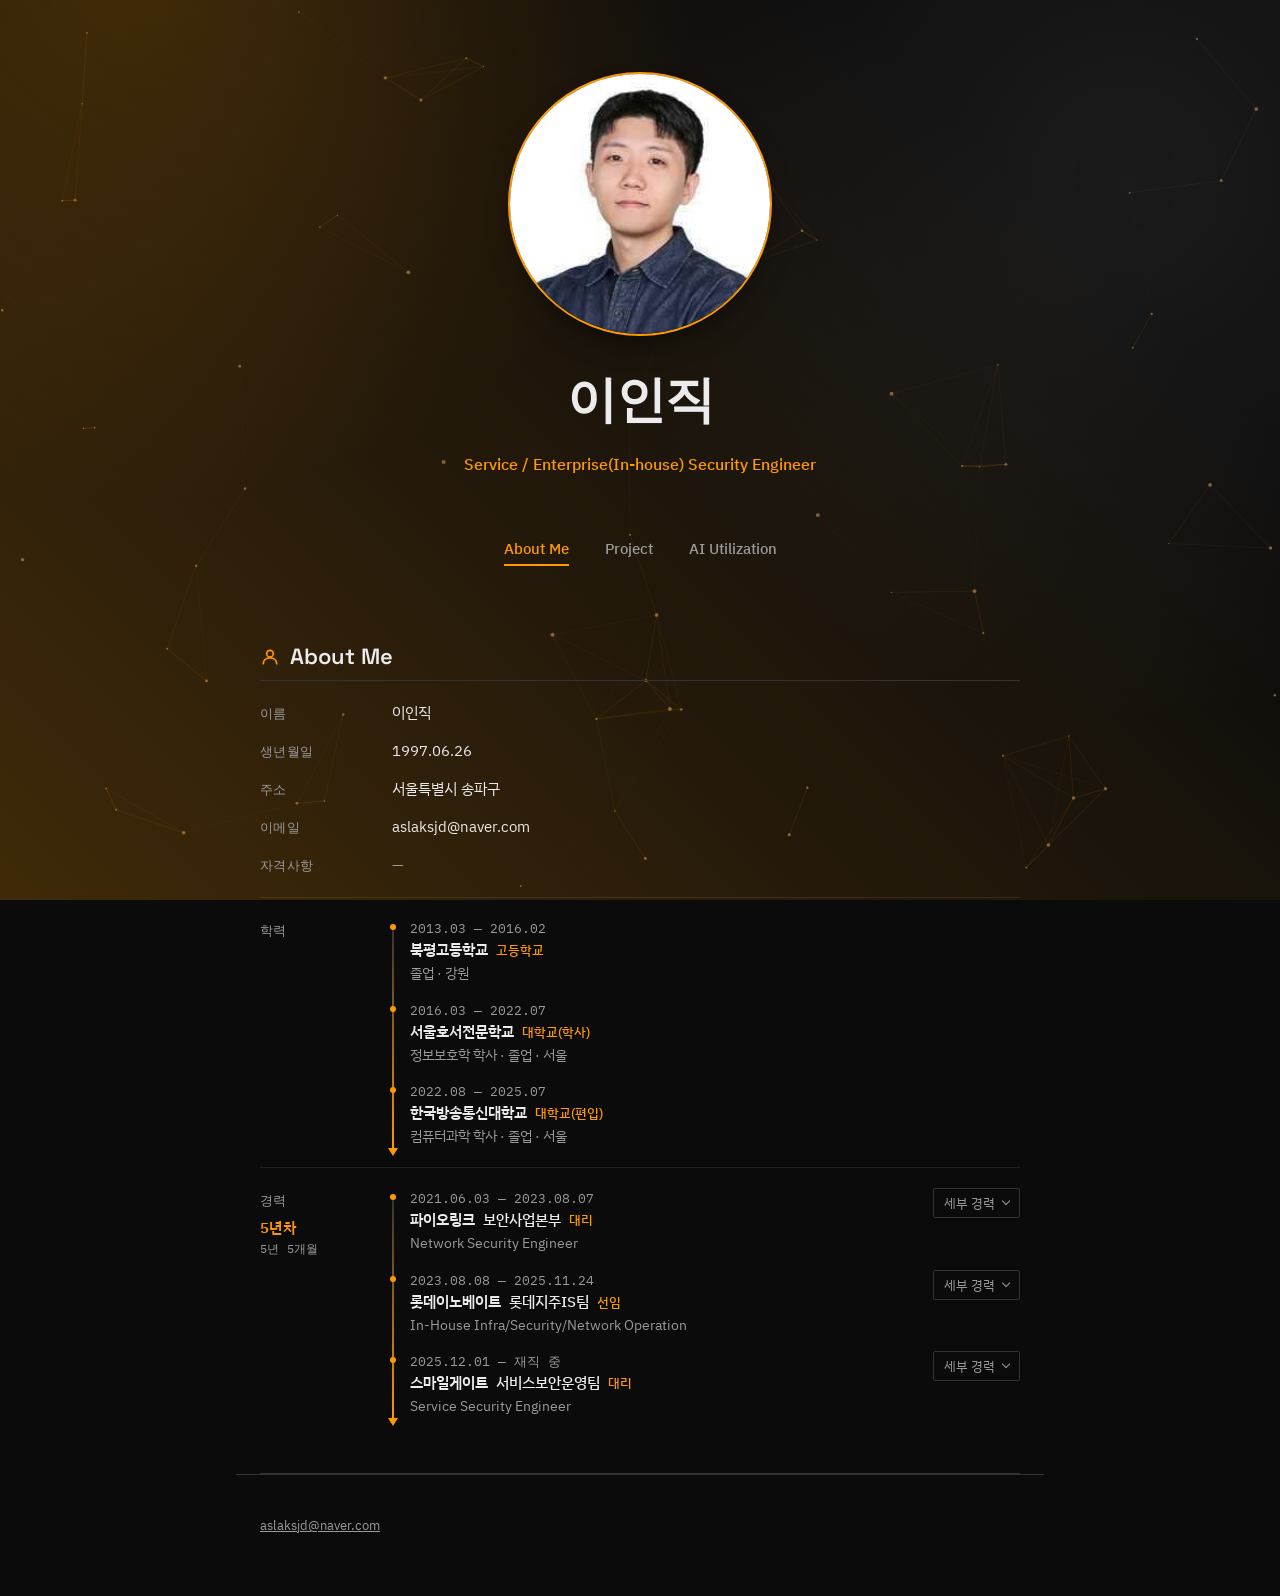
==== commit 058d5058: "feat: About Me에 자격사항(취득일자/자격명/주관사) 추가 Co-Authored-By: Claude Sonnet 5.5 <noreply@anthropic.com>" ====
--- a/public/index.html
+++ b/public/index.html
@@ -9,7 +9,7 @@
 <link rel="preconnect" href="https://fonts.googleapis.com">
 <link rel="preconnect" href="https://fonts.gstatic.com" crossorigin>
 <link href="https://fonts.googleapis.com/css2?family=Space+Grotesk:wght@500;600;700&family=IBM+Plex+Sans+KR:wght@400;500;600&family=IBM+Plex+Mono:wght@400;500&display=swap" rel="stylesheet">
-<link rel="stylesheet" href="assets/css/style.css?v=20261125b">
+<link rel="stylesheet" href="assets/css/style.css?v=20261126a">
 </head>
 <body>
 <canvas id="bg-net" aria-hidden="true"></canvas>
@@ -68,6 +68,6 @@
   <button class="lightbox-nav lightbox-next" type="button" aria-label="다음 이미지">›</button>
 </div>
 
-<script src="assets/js/main.js?v=20261125b"></script>
+<script src="assets/js/main.js?v=20261126a"></script>
 </body>
 </html>
--- a/public/assets/css/style.css
+++ b/public/assets/css/style.css
@@ -355,6 +355,9 @@
   border-top: 8px solid var(--signal);
 }
 .spec-list > li { position: relative; }
+/* plain list (자격사항): no time axis, no dots */
+.spec-plain { padding-left: 0; gap: 12px; }
+.spec-plain::before, .spec-plain::after, .spec-plain > li::before { display: none; }
 .spec-list > li::before {
   content: "";
   position: absolute;
